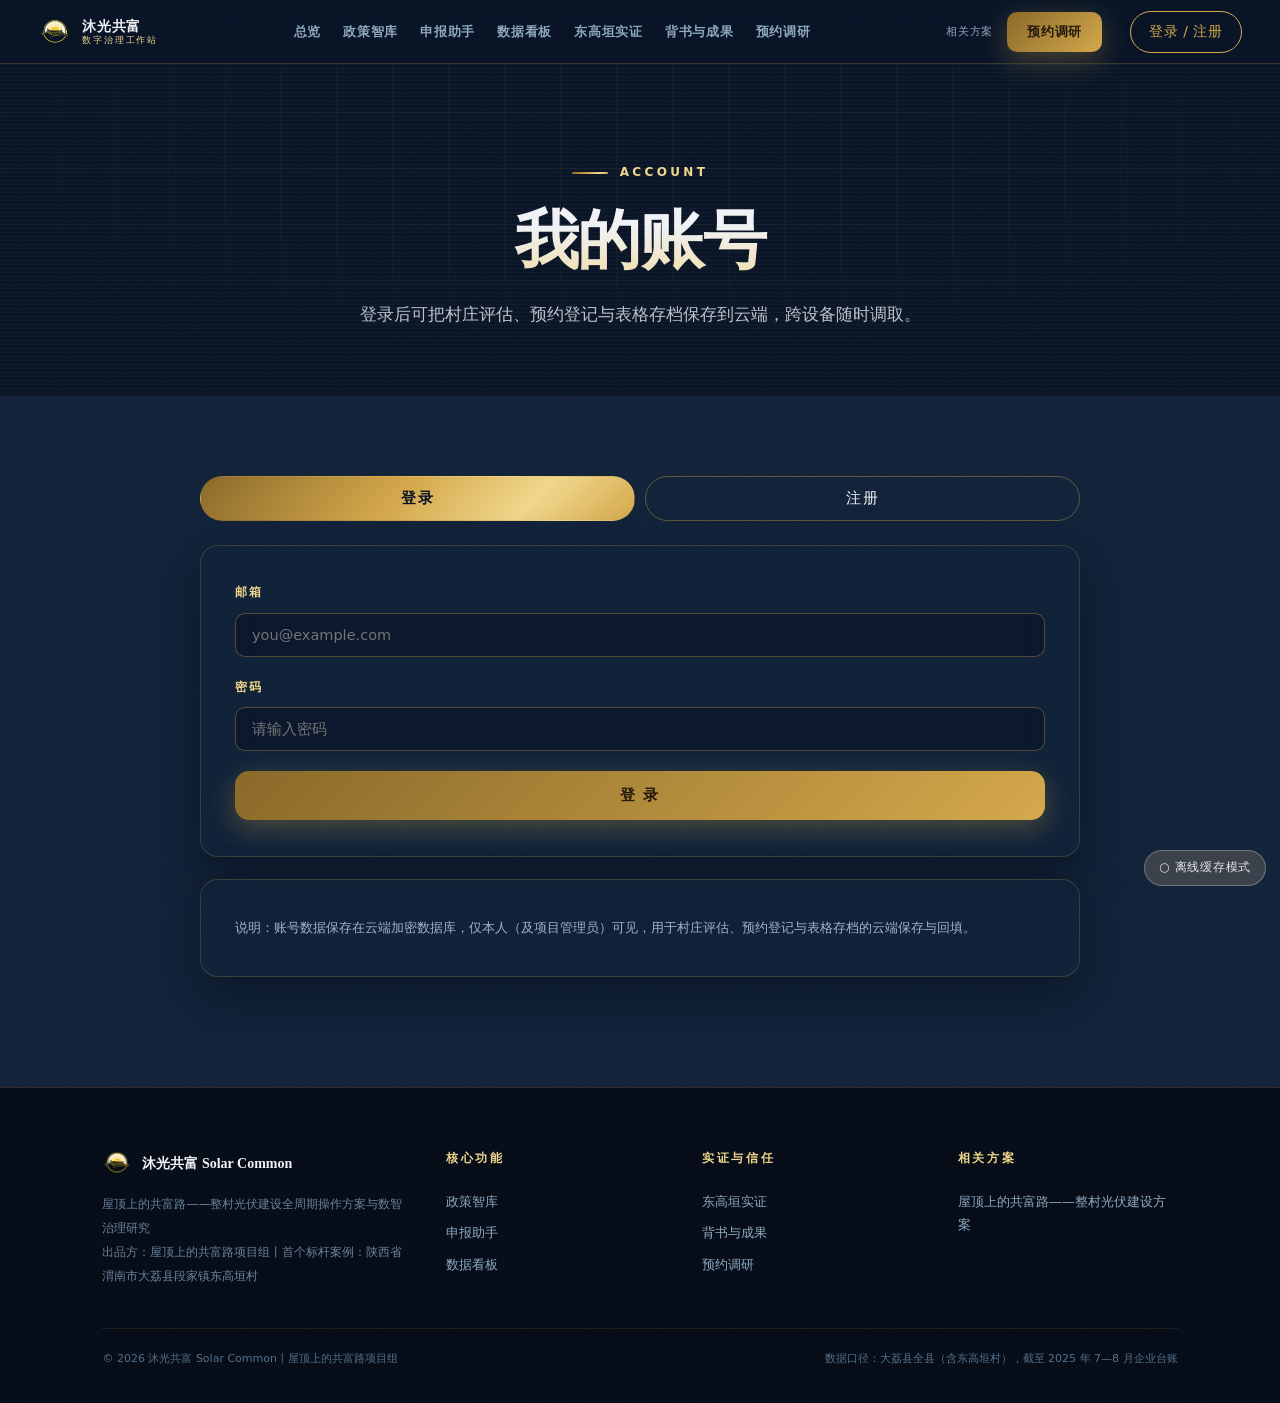
==== account.html @ a7ed859b "账号体系与管理台，管理员申请审批制" ====
<!DOCTYPE html>
<html lang="zh-CN">
<head>
<meta charset="UTF-8">
<meta name="viewport" content="width=device-width, initial-scale=1.0">
<title>我的账号 · 沐光共富</title>
<meta name="description" content="东高垣数字治理工作站账号中心：登录后可云端保存村庄评估、预约与表格存档，项目管理员可进入数据管理台。">
<link rel="icon" href="assets/img/logo.png">
<link rel="stylesheet" href="assets/css/main.css">
<style>
.ac-hero{min-height:44vh;display:flex;align-items:center;background:var(--abyss);position:relative;overflow:hidden;padding:150px 0 60px;text-align:center}
.ac-hero .grid-bg{position:absolute;inset:0;background:linear-gradient(rgba(212,168,75,.05) 1px,transparent 1px),linear-gradient(90deg,rgba(212,168,75,.05) 1px,transparent 1px);background-size:56px 56px;mask-image:radial-gradient(ellipse 80% 70% at 50% 40%,#000 30%,transparent 75%)}
.ac-hero .container{z-index:2}
.ac-box{max-width:880px;margin:0 auto}
.ac-tabs{display:flex;gap:10px;margin-bottom:24px}
.ac-tabs button{flex:1;padding:12px 10px;border-radius:var(--r-tag);border:1px solid rgba(212,168,75,.4);background:transparent;color:var(--moon);font-size:15px;letter-spacing:.1em;transition:all .25s}
.ac-tabs button.on{background:var(--gold-grad);color:var(--abyss);font-weight:700;border-color:transparent}
.ac-panel{padding:36px 34px}
.f-row{margin-bottom:20px}
.f-row label{display:block;font-size:12px;letter-spacing:.18em;color:var(--gold-warm);font-weight:700;margin-bottom:9px}
.f-row input{width:100%;background:rgba(10,22,40,.7);border:1px solid rgba(212,168,75,.35);border-radius:10px;color:var(--moon);padding:13px 16px;font-size:14.5px;font-family:inherit;outline:none;transition:border-color .25s}
.f-row input:focus{border-color:var(--gold-warm)}
.ac-panel textarea{width:100%;background:rgba(10,22,40,.7);border:1px solid rgba(212,168,75,.35);border-radius:10px;color:var(--moon);padding:13px 16px;font-size:14.5px;font-family:inherit;outline:none;resize:vertical;transition:border-color .25s}
.ac-panel textarea:focus{border-color:var(--gold-warm)}
.ac-err{display:none;margin:4px 0 18px;padding:11px 16px;border-radius:10px;background:var(--cinnabar-bg);border:1px solid rgba(200,75,63,.55);color:#F3C2BB;font-size:13.5px}
.role-opts{display:grid;grid-template-columns:1fr 1fr;gap:14px}
@media(max-width:680px){.role-opts{grid-template-columns:1fr}}
.role-opt{display:block;cursor:pointer;border:1px solid rgba(212,168,75,.3);border-radius:var(--r-lg);padding:16px 18px;transition:all .25s}
.role-opt input{position:absolute;opacity:0;pointer-events:none}
.role-opt b{display:block;font-size:15px;color:var(--moon)}
.role-opt span{display:block;font-size:12.5px;color:#9FB4C8;margin-top:5px;line-height:1.7}
.role-opt.sel{border-color:var(--gold-warm);background:rgba(212,168,75,.1);box-shadow:0 0 0 1px var(--gold-warm) inset}
.agree{display:flex;gap:10px;align-items:flex-start;margin-top:18px;font-size:13px;color:#9FB4C8}
.agree input{margin-top:4px;accent-color:var(--gold)}
.avatar{width:72px;height:72px;border-radius:50%;display:flex;align-items:center;justify-content:center;font-family:var(--serif);font-size:30px;font-weight:900;color:var(--abyss);background:var(--gold-grad);flex:none}
.badge{display:inline-block;padding:4px 14px;border-radius:var(--r-tag);font-size:12.5px;letter-spacing:.06em}
.badge-admin{background:var(--gold-grad);color:var(--abyss);font-weight:700}
.badge-user{background:rgba(240,242,245,.1);color:#CFD8E0;border:1px solid rgba(240,242,245,.22)}
.arch-row{display:flex;align-items:center;gap:14px;padding:14px 4px;border-bottom:1px solid rgba(240,242,245,.08);flex-wrap:wrap}
.arch-row:last-child{border-bottom:none}
.arch-row .no{font-family:var(--mono);color:var(--gold-warm);font-size:13px;background:rgba(212,168,75,.12);border:1px solid rgba(212,168,75,.35);border-radius:8px;padding:2px 10px}
.arch-row .tt{flex:1;min-width:200px;font-size:14.5px}
.arch-row .tm{font-size:12.5px;color:#8FA8BF}
.toast{position:fixed;top:86px;left:50%;transform:translateX(-50%);z-index:1000;max-width:min(560px,90vw);padding:12px 24px;border-radius:12px;font-size:14.5px;display:none;backdrop-filter:blur(8px);box-shadow:0 10px 34px rgba(0,0,0,.4)}
.toast.ok{display:block;background:rgba(22,101,52,.92);color:#D1FAE5;border:1px solid rgba(110,231,183,.5)}
.toast.err{display:block;background:rgba(58,26,22,.94);color:#F3C2BB;border:1px solid rgba(200,75,63,.6)}
.ac-note{font-size:13px;color:#9FB4C8;line-height:1.85}
</style>
</head>
<body data-page="account">

<!-- ================= 页头 ================= -->
<section class="ac-hero noise scanlines">
  <div class="grid-bg"></div>
  <div class="container">
    <div class="kicker" style="justify-content:center">ACCOUNT</div>
    <h1 class="display">我的账号</h1>
    <p class="lead" style="margin:20px auto 0;text-align:center">登录后可把村庄评估、预约登记与表格存档保存到云端，跨设备随时调取。</p>
  </div>
</section>

<!-- ================= 账号主体 ================= -->
<section class="section jade noise" style="padding:80px 0 110px">
  <div class="container ac-box">
    <div class="toast" id="toast"></div>

    <!-- 加载态 -->
    <div id="viewLoading" class="glass ac-panel rv" style="text-align:center;color:#9FB4C8">正在读取登录状态……</div>

    <!-- 未登录视图 -->
    <div id="viewGuest" style="display:none">
      <div class="ac-tabs rv">
        <button id="tabLogin" class="on" type="button">登录</button>
        <button id="tabReg" type="button">注册</button>
      </div>

      <div class="glass ac-panel rv" id="panelLogin">
        <div class="f-row"><label>邮箱</label><input type="email" id="liEmail" placeholder="you@example.com" autocomplete="email"></div>
        <div class="f-row"><label>密码</label><input type="password" id="liPwd" placeholder="请输入密码" autocomplete="current-password"></div>
        <div class="ac-err" id="liErr"></div>
        <button class="btn btn-gold" id="btnLogin" style="width:100%;justify-content:center">登 录</button>
      </div>

      <div class="glass ac-panel rv" id="panelReg" style="display:none">
        <div class="f-row"><label>显示名</label><input type="text" id="rgName" placeholder="如：东高垣村两委 · 王建国"></div>
        <div class="f-row"><label>邮箱</label><input type="email" id="rgEmail" placeholder="you@example.com" autocomplete="email"></div>
        <div class="f-row"><label>密码（至少 6 位）</label><input type="password" id="rgPwd" placeholder="至少 6 位" autocomplete="new-password"></div>
        <div class="f-row"><label>再次输入密码</label><input type="password" id="rgPwd2" placeholder="与上方密码保持一致" autocomplete="new-password"></div>
        <p class="ac-note" style="margin:0 0 20px">注册即为普通用户，可云端保存测算、评估与表格存档。如需管理员权限，注册登录后可在本页提交申请，由项目组审核开通。</p>
        <label class="agree"><input type="checkbox" id="rgAgree"><span>我已知晓：注册信息仅用于本项目服务，不会用于其他用途。</span></label>
        <div class="ac-err" id="rgErr" style="margin-top:16px"></div>
        <button class="btn btn-gold" id="btnReg" style="width:100%;justify-content:center;margin-top:8px">注册并登录</button>
      </div>

      <div class="glass ac-panel rv" style="margin-top:22px">
        <p class="ac-note" style="margin:0">说明：账号数据保存在云端加密数据库，仅本人（及项目管理员）可见，用于村庄评估、预约登记与表格存档的云端保存与回填。</p>
      </div>
    </div>

    <!-- 已登录视图 -->
    <div id="viewUser" style="display:none">
      <div class="glass ac-panel rv" style="display:flex;gap:22px;align-items:center;flex-wrap:wrap">
        <div class="avatar" id="uAvatar">—</div>
        <div style="flex:1;min-width:220px">
          <div style="font-size:21px;font-family:var(--serif);font-weight:800;color:var(--moon)" id="uName">—</div>
          <div style="font-size:13.5px;color:#9FB4C8;margin-top:2px" id="uEmail">—</div>
          <div style="margin-top:8px;display:flex;gap:10px;align-items:center;flex-wrap:wrap">
            <span class="badge badge-user" id="uRole">普通用户</span>
            <span style="font-size:12.5px;color:#8FA8BF" id="uSince"></span>
          </div>
        </div>
        <button class="btn btn-ghost btn-sm" id="btnOut">退出登录</button>
      </div>

      <div class="glass ac-panel rv" id="adminCard" style="display:none;margin-top:22px;border-color:rgba(212,168,75,.6)">
        <h3 style="color:var(--gold-warm);font-family:var(--serif);margin-bottom:6px">项目管理员</h3>
        <p class="ac-note" style="margin:0 0 14px">可查看预约登记、村庄评估提交与表格存档，并维护政策库与项目库数据。</p>
        <a class="btn btn-gold btn-sm" href="admin.html">进入管理台 →</a>
      </div>

      <div class="glass ac-panel rv" id="applyCard" style="display:none;margin-top:22px">
        <h3 style="color:var(--gold-warm);font-family:var(--serif);margin-bottom:6px">申请管理员权限</h3>
        <p class="ac-note" style="margin:0 0 14px">管理员可进入管理台查看预约登记、评估提交与表格存档，并维护政策库与项目库数据。请说明您的身份与申请理由，项目组审核通过后自动开通。</p>
        <textarea id="apReason" rows="4" placeholder="如：东高垣村两委成员，负责光伏项目台账管理……"></textarea>
        <div style="margin-top:14px"><button class="btn btn-gold btn-sm" id="btnApply" type="button">提交申请</button></div>
        <p class="ac-note" id="apStatus" style="margin:12px 0 0"></p>
      </div>

      <div class="glass ac-panel rv" style="margin-top:22px">
        <h3 style="color:var(--gold-warm);font-family:var(--serif);margin-bottom:4px">我的存档</h3>
        <p class="ac-note" style="margin:0 0 8px">您暂存的全部表格记录（两站共用同一云端账号与存档库）。</p>
        <div id="archList"><p class="ac-note">读取中……</p></div>
      </div>

      <div class="glass ac-panel rv" style="margin-top:22px">
        <p class="ac-note" style="margin:0">说明：账号数据保存在云端加密数据库，仅本人（及项目管理员）可见，仅用于项目服务。</p>
      </div>
    </div>
  </div>
</section>

<script src="assets/js/config.js"></script>
<script src="assets/js/api.js"></script>
<script src="assets/js/auth.js"></script>
<script src="assets/js/main.js"></script>
<script>
(function () {
  "use strict";
  function $(id) { return document.getElementById(id); }
  var esc = window.mgEsc;
  function fmtTime(iso) {
    if (!iso) return "";
    var d = new Date(iso);
    if (isNaN(d)) return "";
    function p(n) { return ("0" + n).slice(-2); }
    return d.getFullYear() + "-" + p(d.getMonth() + 1) + "-" + p(d.getDate()) + " " + p(d.getHours()) + ":" + p(d.getMinutes());
  }
  var toastTimer = null;
  function toast(msg, ok) {
    var t = $("toast");
    t.textContent = msg;
    t.className = "toast " + (ok ? "ok" : "err");
    clearTimeout(toastTimer);
    toastTimer = setTimeout(function () { t.className = "toast"; }, 3600);
  }
  function showErr(el, msg) { el.textContent = msg; el.style.display = msg ? "block" : "none"; }

  /* ---------- 视图切换 ---------- */
  function show(id) {
    ["viewLoading", "viewGuest", "viewUser"].forEach(function (v) { $(v).style.display = v === id ? "block" : "none"; });
  }
  function switchTab(login) {
    $("tabLogin").classList.toggle("on", login);
    $("tabReg").classList.toggle("on", !login);
    $("panelLogin").style.display = login ? "block" : "none";
    $("panelReg").style.display = login ? "none" : "block";
  }
  $("tabLogin").addEventListener("click", function () { switchTab(true); });
  $("tabReg").addEventListener("click", function () { switchTab(false); });

  /* ---------- 登录 ---------- */
  $("btnLogin").addEventListener("click", function () {
    var email = $("liEmail").value.trim(), pwd = $("liPwd").value;
    showErr($("liErr"), "");
    if (!email || !pwd) { showErr($("liErr"), "请填写邮箱和密码。"); return; }
    var btn = $("btnLogin"); btn.disabled = true; btn.textContent = "登录中……";
    MG.auth.signIn(email, pwd).then(function () {
      toast("登录成功，欢迎回来。", true);
      renderUser();
    }).catch(function (e) {
      if (e && (e.status === 400 || e.status === 401)) showErr($("liErr"), "邮箱或密码不正确，请检查后重试。");
      else showErr($("liErr"), "登录失败：" + (e && e.message ? e.message : "网络异常") + "，请稍后重试。");
    }).then(function () { btn.disabled = false; btn.textContent = "登 录"; });
  });
  $("liPwd").addEventListener("keydown", function (e) { if (e.key === "Enter") $("btnLogin").click(); });

  /* —— 注册 —— */
  $("btnReg").addEventListener("click", function () {
    var name = $("rgName").value.trim(), email = $("rgEmail").value.trim();
    var p1 = $("rgPwd").value, p2 = $("rgPwd2").value;
    showErr($("rgErr"), "");
    if (!name) { showErr($("rgErr"), "请填写显示名。"); return; }
    if (!/^[^\s@]+@[^\s@]+\.[^\s@]+$/.test(email)) { showErr($("rgErr"), "请填写正确的邮箱地址。"); return; }
    if (p1.length < 6) { showErr($("rgErr"), "密码至少 6 位。"); return; }
    if (p1 !== p2) { showErr($("rgErr"), "两次输入的密码不一致。"); return; }
    if (!$("rgAgree").checked) { showErr($("rgErr"), "请勾选「信息仅用于项目服务」后再注册。"); return; }
    var btn = $("btnReg"); btn.disabled = true; btn.textContent = "注册中……";
    MG.auth.signUp(email, p1, name).then(function () {
      if (MG.auth.session()) {
        toast("注册成功，已自动登录。", true);
        renderUser();
      } else {
        toast("注册成功，请登录。", true);
        switchTab(true);
      }
    }).catch(function (e) {
      var m = e && e.message ? e.message : "网络异常";
      if (/already|registered|exists/i.test(m)) m = "该邮箱已注册，请直接登录。";
      showErr($("rgErr"), "注册失败：" + m);
    }).then(function () { btn.disabled = false; btn.textContent = "注册并登录"; });
  });

  /* ---------- 已登录视图 ---------- */
  function renderUser() {
    var s = MG.auth.session();
    if (!s || !s.user) { show("viewGuest"); return; }
    var u = s.user;
    var meta = u.user_metadata || {};
    var name = meta.display_name || (u.email ? u.email.split("@")[0] : "用户");
    $("uAvatar").textContent = (name[0] || "用").toUpperCase();
    $("uName").textContent = name;
    $("uEmail").textContent = u.email || "";
    $("uSince").textContent = u.created_at ? "注册时间：" + fmtTime(u.created_at) : "";
    show("viewUser");
    MG.auth.profile().then(function (p) {
      if (p && p.display_name) { $("uName").textContent = p.display_name; $("uAvatar").textContent = p.display_name[0].toUpperCase(); }
      var isAdm = p && p.role === "admin";
      var badge = $("uRole");
      badge.textContent = isAdm ? "项目管理员" : "普通用户";
      badge.className = "badge " + (isAdm ? "badge-admin" : "badge-user");
      $("adminCard").style.display = isAdm ? "block" : "none";
      $("applyCard").style.display = isAdm ? "none" : "block";
      if (!isAdm) renderApplyStatus();
    }).catch(function () { });
    loadArchives();
  }

  function loadArchives() {
    var box = $("archList");
    box.innerHTML = '<p class="ac-note">读取中……</p>';
    MG.formList().then(function (rows) {
      rows = rows || [];
      if (!rows.length) { box.innerHTML = '<p class="ac-note">暂无存档。表格填写引擎位于「屋顶上的共富路」站点，暂存后会显示在这里。</p>'; return; }
      box.innerHTML = rows.map(function (r) {
        return '<div class="arch-row">' +
          '<span class="no">' + esc(r.form_no || "—") + "</span>" +
          '<span class="tt">' + esc(r.title || "（未命名）") + "</span>" +
          '<span class="tm">' + esc(fmtTime(r.created_at)) + "</span>" +
          '<a class="btn btn-ghost btn-sm" href="https://lx-marx.github.io/gongfulu/forms.html" target="_blank" rel="noopener">去表格引擎继续编辑 →</a>' +
          '<button class="btn btn-ghost btn-sm" data-del="' + esc(r.id) + '" type="button" style="border-color:rgba(200,75,63,.6);color:#F3C2BB">删除</button>' +
          "</div>";
      }).join("");
      box.querySelectorAll("[data-del]").forEach(function (b) {
        b.addEventListener("click", function () {
          if (!confirm("确定删除这条存档吗？删除后不可恢复。")) return;
          MG.formDelete(b.getAttribute("data-del")).then(function () {
            toast("存档已删除。", true);
            loadArchives();
          }).catch(function (e) {
            toast("删除失败：" + (e && e.message ? e.message : "网络异常"), false);
          });
        });
      });
    }).catch(function () {
      box.innerHTML = '<p class="ac-note">存档读取失败，请稍后刷新重试。</p>';
    });
  }

  /* ---------- 管理员申请 ---------- */
  function renderApplyStatus() {
    var st = $("apStatus"), btn = $("btnApply");
    st.textContent = "正在查询申请状态……";
    btn.disabled = true;
    MG.auth.myAdminApplication().then(function (a) {
      if (!a) {
        st.textContent = "尚未提交申请。";
        btn.disabled = false;
        btn.textContent = "提交申请";
      } else if (a.status === "pending") {
        st.textContent = "已于 " + fmtTime(a.created_at) + " 提交申请，项目组审核中，请耐心等待。";
        btn.disabled = true;
      } else if (a.status === "approved") {
        st.textContent = "申请已通过，重新登录后生效。";
        btn.disabled = true;
      } else {
        st.textContent = "最近一次申请未通过（" + fmtTime(a.reviewed_at) + "）。可修改理由后重新提交。";
        btn.disabled = false;
        btn.textContent = "重新提交申请";
      }
    });
  }
  $("btnApply").addEventListener("click", function () {
    var reason = $("apReason").value.trim();
    if (!reason) { toast("请填写申请理由。", false); return; }
    var btn = $("btnApply"), prev = btn.textContent;
    btn.disabled = true;
    btn.textContent = "提交中……";
    MG.auth.applyAdmin(reason).then(function () {
      toast("申请已提交，项目组审核通过后将为您开通管理员权限。", true);
      $("apStatus").textContent = "已于 " + fmtTime(new Date().toISOString()) + " 提交申请，项目组审核中，请耐心等待。";
      btn.textContent = "提交申请";
    }).catch(function (e) {
      toast("提交失败：" + (e && e.message ? e.message : "网络异常"), false);
      btn.disabled = false;
      btn.textContent = prev;
    });
  });

  $("btnOut").addEventListener("click", function () {
    MG.auth.signOut().then(function () {
      toast("已退出登录。", true);
      show("viewGuest");
      switchTab(true);
    }).catch(function () { show("viewGuest"); });
  });

  /* ---------- 入口 ---------- */
  if (MG.auth.session()) renderUser(); else show("viewGuest");
})();
</script>
</body>
</html>
---- assets/css/main.css ----
/* ============================================================
   沐光共富 · 东高垣数字治理工作站 v3.2 —— 全局设计系统「深空青」
   纯静态、零外部依赖；字体使用系统回退栈
   ============================================================ */
:root{
  --abyss:#0A1628;      /* 深空青：主背景 */
  --jade:#12233A;       /* 墨青：卡片/导航底 */
  --moss:#3D5A75;       /* 雾青：边框/次要文字 */
  --gold:#D4A84B;       /* 赤金：主强调 */
  --gold-warm:#F0D78C;  /* 亮金：hover/CTA/核心数字 */
  --moon:#F0F2F5;       /* 月光白：主文字 */
  --paper:#F5F5F0;      /* 宣纸灰：浅色页背景 */
  --cinnabar:#C84B3F;   /* 警示红 */
  --cinnabar-bg:#3A1A16;
  --gold-grad:linear-gradient(135deg,#8A6A2A 0%,#D4A84B 45%,#F0D78C 75%,#D4A84B 100%);
  --ink:#1B2A3A;
  --ink-soft:#4A6076;
  --serif:"Source Han Serif CN","Source Han Serif SC","Noto Serif SC","Noto Serif CJK SC","SimSun","STSong",serif;
  --sans:"Source Han Sans CN","Source Han Sans SC","Noto Sans SC","Noto Sans CJK SC","Microsoft YaHei","PingFang SC","Hiragino Sans GB",system-ui,sans-serif;
  --mono:"Roboto Mono","DIN Alternate","Consolas","SF Mono","Courier New",monospace;
  --r-lg:18px; --r-btn:14px; --r-in:12px; --r-tag:999px;
  --noise:url("data:image/svg+xml,%3Csvg xmlns='http://www.w3.org/2000/svg' width='140' height='140'%3E%3Cfilter id='n'%3E%3CfeTurbulence type='fractalNoise' baseFrequency='0.9' numOctaves='2' stitchTiles='stitch'/%3E%3C/filter%3E%3Crect width='140' height='140' filter='url(%23n)' opacity='0.55'/%3E%3C/svg%3E");
  --scan:repeating-linear-gradient(180deg,rgba(240,215,140,.028) 0 1px,transparent 1px 4px);
}
*{margin:0;padding:0;box-sizing:border-box}
html{scroll-behavior:smooth}
body{
  font-family:var(--sans);background:var(--abyss);color:var(--moon);
  line-height:1.8;-webkit-font-smoothing:antialiased;text-rendering:optimizeLegibility;
  overflow-x:hidden;font-size:15px;
}
::selection{background:var(--gold);color:var(--abyss)}
img{max-width:100%;display:block}
a{color:inherit;text-decoration:none}
button{font-family:inherit;cursor:pointer}
.num,.n{font-family:var(--mono);font-variant-numeric:tabular-nums;font-feature-settings:"tnum";letter-spacing:.01em}
.gap{display:inline-block;width:.1em}

/* ---------- 页面切换淡入淡出 ---------- */
@keyframes pageIn{from{opacity:0}to{opacity:1}}
body{animation:pageIn .6s cubic-bezier(.22,.61,.36,1) both}
body.leaving{opacity:0;transition:opacity .3s ease}

/* ---------- 噪点 + 扫描线 ---------- */
.noise{position:relative}
.noise::after{
  content:"";position:absolute;inset:0;pointer-events:none;z-index:1;
  background-image:var(--noise);opacity:.045;mix-blend-mode:overlay;
}
.scanlines{position:relative}
.scanlines::before{
  content:"";position:absolute;inset:0;pointer-events:none;z-index:1;background:var(--scan);
}

/* ---------- 鼠标聚光灯 ---------- */
#spotlight{
  position:fixed;inset:0;pointer-events:none;z-index:3;
  background:radial-gradient(400px circle at var(--sx,-500px) var(--sy,-500px),rgba(212,168,75,.09),transparent 70%);
  transition:background .12s linear;
}

/* ---------- 版式骨架 ---------- */
.container{width:min(1200px,84vw);margin:0 auto;position:relative;z-index:2}
@media(max-width:1024px){.container{width:min(1200px,88vw)}}
@media(max-width:640px){.container{width:90vw}}
.section{padding:110px 0;position:relative;overflow:hidden}
.section.dark{background:var(--abyss);color:var(--moon)}
.section.jade{background:var(--jade);color:var(--moon)}
.section.paper{background:var(--paper);color:var(--ink)}
.section.paper{background-image:repeating-linear-gradient(180deg,rgba(18,35,58,.02) 0 1px,transparent 1px 7px)}

/* ---------- 标题层级 ---------- */
.display{
  font-family:var(--serif);font-weight:900;letter-spacing:-.02em;line-height:1.22;
  font-size:clamp(36px,5vw,72px);
  background:linear-gradient(180deg,var(--moon) 30%,var(--gold-warm) 130%);
  -webkit-background-clip:text;background-clip:text;color:transparent;
}
.h-sec{
  font-family:var(--serif);font-weight:800;font-size:clamp(26px,3.2vw,40px);
  letter-spacing:-.01em;line-height:1.3;color:var(--moon);
  background:linear-gradient(180deg,var(--moon) 40%,rgba(240,215,140,.85) 140%);
  -webkit-background-clip:text;background-clip:text;color:transparent;
}
.section.paper .h-sec{color:var(--jade);background:none;-webkit-text-fill-color:var(--jade)}
.h-sub{font-size:clamp(19px,2vw,24px);font-weight:800;color:var(--moon);font-family:var(--sans);margin:64px 0 26px}
.section.paper .h-sub{color:var(--jade)}
.kicker{
  display:inline-flex;align-items:center;gap:12px;margin-bottom:18px;
  font-size:12px;font-weight:700;letter-spacing:.28em;color:var(--gold-warm);
}
.kicker::before{content:"";width:36px;height:2px;background:var(--gold-grad);border-radius:2px}
.section.paper .kicker{color:var(--gold)}
.lead{font-size:clamp(14.5px,1.3vw,17px);max-width:820px;color:rgba(240,242,245,.78)}
.section.paper .lead{color:var(--ink-soft)}
.src{font-size:11px;color:var(--moss);margin-top:12px;letter-spacing:.02em}
.dark .src,.jade .src{color:rgba(240,215,140,.55)}
.src::before{content:"◈ ";color:var(--gold)}
.section-head{margin-bottom:56px;max-width:900px}

/* ---------- 导航 ---------- */
.nav{
  position:fixed;top:0;left:0;right:0;z-index:200;height:64px;
  background:rgba(10,22,40,.86);
  backdrop-filter:blur(20px);-webkit-backdrop-filter:blur(20px);
  border-bottom:1px solid rgba(212,168,75,.22);
}
.nav-inner{height:64px;width:min(1400px,94vw);margin:0 auto;display:flex;align-items:center;gap:12px}
.brand{display:flex;align-items:center;gap:10px;flex-shrink:0}
.brand img{width:34px;height:34px}
.brand .bt{line-height:1.25}
.brand .bt b{font-family:var(--serif);font-weight:800;font-size:14px;letter-spacing:.04em;color:var(--moon);white-space:nowrap;display:block}
.brand .bt em{display:block;font-style:normal;font-size:9px;letter-spacing:.2em;color:var(--gold-warm);font-weight:400}
.nav-links{display:flex;gap:2px;margin:0 auto}
.nav-links a{
  position:relative;padding:8px 10px;font-size:12.5px;letter-spacing:.06em;font-weight:600;
  color:#8FA8BF;white-space:nowrap;transition:color .25s;
}
.nav-links a:hover{color:var(--moon)}
.nav-links a::after{
  content:"";position:absolute;left:10px;right:100%;bottom:2px;height:2px;background:var(--gold);
  transition:right .35s cubic-bezier(.16,1,.3,1);
}
.nav-links a:hover::after{right:10px;background:rgba(212,168,75,.5)}
.nav-links a.cur{color:var(--gold-warm)}
.nav-links a.cur::after{right:10px;background:var(--gold)}
.nav-right{display:flex;align-items:center;gap:14px;flex-shrink:0}
.nav-right .rel{font-size:11px;color:#8FA8BF;letter-spacing:.06em;transition:color .25s;white-space:nowrap}
.nav-right .rel:hover{color:var(--gold-warm)}
.nav-toggle{display:none}
@media(max-width:1060px){
  .nav-links{display:none;position:fixed;top:64px;left:0;right:0;flex-direction:column;background:rgba(10,22,40,.97);padding:14px 5vw 22px;border-bottom:1px solid rgba(212,168,75,.25)}
  .nav-links.open{display:flex}
  .nav-links a{font-size:15px;padding:12px 8px}
  .nav-toggle{display:block;margin-left:auto;background:none;border:1px solid rgba(212,168,75,.5);color:var(--gold-warm);border-radius:8px;padding:6px 12px;font-size:13px}
  .nav-inner{flex-wrap:nowrap}
}

/* ---------- 按钮（液态金属） ---------- */
.btn{
  position:relative;display:inline-flex;align-items:center;justify-content:center;gap:10px;
  padding:15px 34px;border-radius:var(--r-btn);font-weight:800;font-size:15px;letter-spacing:.1em;
  border:none;overflow:hidden;transition:transform .3s cubic-bezier(.16,1,.3,1),box-shadow .3s;
}
.btn:hover{transform:translateY(-2px)}
.btn::before{ /* 液态高光随鼠标位移 */
  content:"";position:absolute;inset:0;
  background:radial-gradient(120px circle at var(--mx,50%) var(--my,50%),rgba(255,255,255,.38),transparent 60%);
  opacity:0;transition:opacity .3s;
}
.btn:hover::before{opacity:1}
.btn-gold{background:var(--gold-grad);background-size:220% 220%;color:#23180A;box-shadow:0 8px 28px rgba(212,168,75,.32)}
.btn-gold:hover{box-shadow:0 14px 38px rgba(212,168,75,.45)}
.btn-ghost{background:rgba(240,215,140,.04);color:var(--gold-warm);border:1px solid rgba(240,215,140,.55)}
.btn-ghost:hover{border-color:var(--gold-warm);box-shadow:0 10px 30px rgba(212,168,75,.18)}
.btn-sm{padding:9px 20px;font-size:12.5px;border-radius:10px;letter-spacing:.06em}

/* ---------- 玻璃拟态 ---------- */
.glass{
  background:rgba(18,35,58,.55);
  backdrop-filter:blur(24px);-webkit-backdrop-filter:blur(24px);
  border:1px solid rgba(212,168,75,.22);border-radius:var(--r-lg);
  box-shadow:0 18px 50px rgba(3,8,16,.45);
}
.section.paper .glass{
  background:rgba(255,255,255,.6);border:1px solid rgba(18,35,58,.14);
  box-shadow:0 14px 40px rgba(18,35,58,.1);
}

/* ---------- 模块入场：上浮 + blur 消散 ---------- */
.rv{opacity:0;transform:translateY(40px);filter:blur(8px);transition:opacity .8s cubic-bezier(.16,1,.3,1),transform .8s cubic-bezier(.16,1,.3,1),filter .8s}
.rv.on{opacity:1;transform:none;filter:blur(0)}

/* ---------- 通用卡片 ---------- */
.card{
  background:var(--jade);border:1px solid rgba(212,168,75,.18);border-radius:var(--r-lg);
  padding:30px 28px;position:relative;transition:transform .35s cubic-bezier(.16,1,.3,1),border-color .35s,box-shadow .35s;
}
.card:hover{transform:translateY(-6px);border-color:rgba(212,168,75,.5);box-shadow:0 20px 50px rgba(3,8,16,.5)}
.section.paper .card{background:#fff;border-color:rgba(18,35,58,.12);box-shadow:0 10px 30px rgba(18,35,58,.08)}
.section.paper .card:hover{border-color:rgba(212,168,75,.6)}
.grid-3{display:grid;grid-template-columns:repeat(3,1fr);gap:26px}
.grid-2{display:grid;grid-template-columns:repeat(2,1fr);gap:26px}
.grid-4{display:grid;grid-template-columns:repeat(4,1fr);gap:22px}
@media(max-width:900px){.grid-3,.grid-4{grid-template-columns:1fr 1fr}}
@media(max-width:640px){.grid-3,.grid-4,.grid-2{grid-template-columns:1fr}}

/* ---------- 表格 ---------- */
table.tb{width:100%;border-collapse:collapse;font-size:13.5px;background:#fff;color:var(--ink)}
table.tb th{background:var(--jade);color:var(--gold-warm);font-weight:700;padding:10px 12px;border:1px solid rgba(212,168,75,.3);text-align:left;white-space:nowrap}
table.tb td{padding:10px 12px;border:1px solid rgba(18,35,58,.14);vertical-align:top}
table.tb tr:nth-child(even) td{background:#FBFAF5}

/* ---------- 页脚 ---------- */
.footer{background:#060D18;border-top:1px solid rgba(212,168,75,.2);padding:60px 0 34px;position:relative;z-index:2}
.footer .cols{display:grid;grid-template-columns:1.4fr 1fr 1fr 1fr;gap:36px}
@media(max-width:820px){.footer .cols{grid-template-columns:1fr 1fr}}
.footer h5{font-size:12px;letter-spacing:.22em;color:var(--gold-warm);margin-bottom:16px;font-weight:700}
.footer a{display:block;font-size:13px;color:#8FA8BF;padding:4px 0;transition:color .25s}
.footer a:hover{color:var(--gold-warm)}
.footer p,.footer li{font-size:12px;color:#6B8199;line-height:2}
.footer .brandline{display:flex;align-items:center;gap:10px;margin-bottom:14px}
.footer .brandline img{width:30px;height:30px}
.footer .brandline b{font-family:var(--serif);color:var(--moon);font-size:14px}
.footer .bottom{margin-top:40px;padding-top:20px;border-top:1px solid rgba(212,168,75,.12);font-size:11px;color:#54708A;display:flex;justify-content:space-between;flex-wrap:wrap;gap:8px}

/* ---------- 子页页头（policy/apply/dashboard 共用） ---------- */
.page-hero{min-height:60vh;display:flex;align-items:center;background:var(--abyss);position:relative;overflow:hidden;padding:130px 0 70px}
.page-hero .grid-bg{position:absolute;inset:0;background:linear-gradient(rgba(212,168,75,.05) 1px,transparent 1px),linear-gradient(90deg,rgba(212,168,75,.05) 1px,transparent 1px);background-size:56px 56px;mask-image:radial-gradient(ellipse 80% 70% at 50% 40%,#000 30%,transparent 75%)}
.hero-cols{display:grid;grid-template-columns:1.2fr .8fr;gap:50px;align-items:center;position:relative;z-index:2}
@media(max-width:900px){.hero-cols{grid-template-columns:1fr}}
.page-sub{font-size:clamp(15px,1.6vw,20px);color:#9FB4C8;margin-top:18px;letter-spacing:.06em}

/* ---------- 打印 ---------- */
@media print{
  .nav,.footer,#spotlight,.btn,.no-print{display:none!important}
  body{background:#fff;color:#000;animation:none}
  .section{padding:24px 0}
  /* 入场动画区块打印时强制可见（.rv 初始 opacity:0） */
  .rv{opacity:1!important;transform:none!important;filter:none!important}
  .glass,.card{box-shadow:none;border:1px solid #999;background:#fff;color:#000;backdrop-filter:none}
  /* 深色区块文字在白纸上一律转深色 */
  .section.dark,.section.jade,.glass,.glass *,.section.dark *,.section.jade *{color:#000!important;background:#fff!important;text-shadow:none!important;box-shadow:none!important}
  .print-only{display:block!important}
  /* 打印隔离：pz-on 期间只输出 .pz-live 节点 */
  body.pz-on>*:not(.pz-path):not(.pz-live){display:none!important}
  body.pz-on .pz-path>*:not(.pz-path):not(.pz-live){display:none!important}
  body.pz-on .pz-live{display:block!important;visibility:visible!important;opacity:1!important;transform:none!important;filter:none!important}
  body.pz-on .pz-live::before{content:attr(data-pz-title);display:block;font-size:16px;font-weight:700;margin-bottom:10px}
  body.pz-on .pz-live::before:empty{display:none}
}
.print-only{display:none}
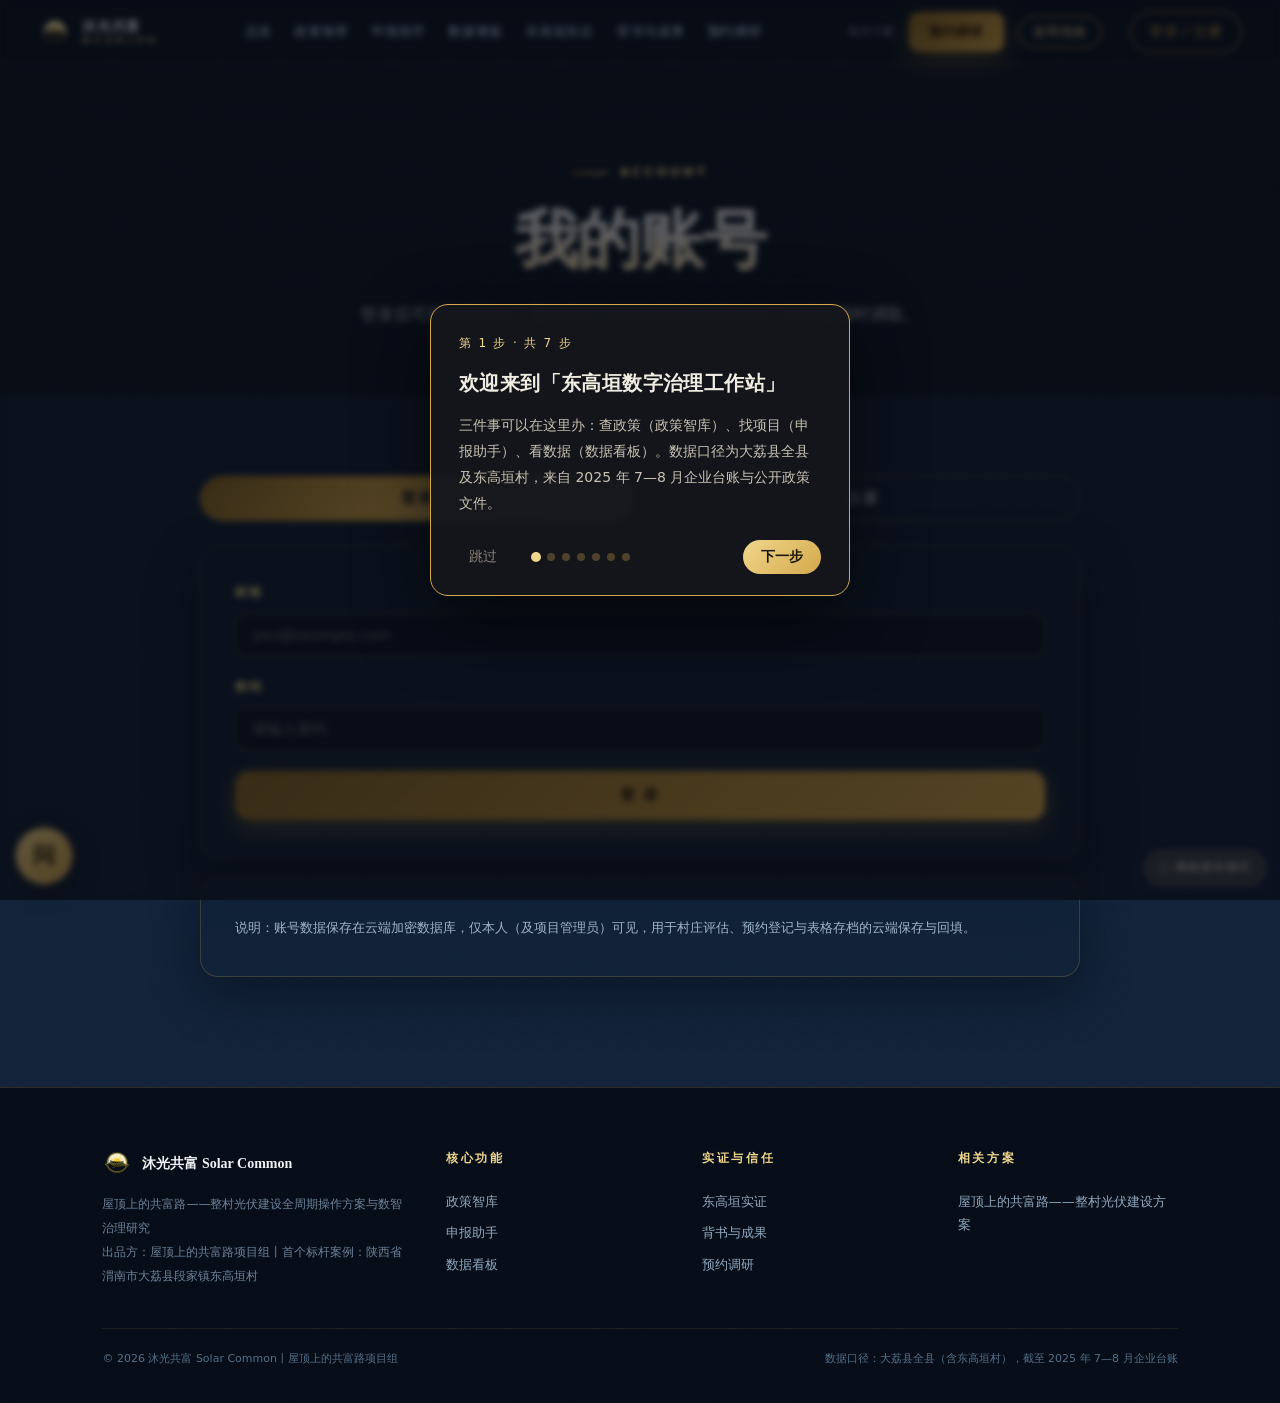
==== commit bc9b7f5a: "静态资源加版本号，避免浏览器缓存旧脚本" ====
--- a/account.html
+++ b/account.html
@@ -6,7 +6,7 @@
 <title>我的账号 · 沐光共富</title>
 <meta name="description" content="东高垣数字治理工作站账号中心：登录后可云端保存村庄评估、预约与表格存档，项目管理员可进入数据管理台。">
 <link rel="icon" href="assets/img/logo.png">
-<link rel="stylesheet" href="assets/css/main.css">
+<link rel="stylesheet" href="assets/css/main.css?v=20260910">
 <style>
 .ac-hero{min-height:44vh;display:flex;align-items:center;background:var(--abyss);position:relative;overflow:hidden;padding:150px 0 60px;text-align:center}
 .ac-hero .grid-bg{position:absolute;inset:0;background:linear-gradient(rgba(212,168,75,.05) 1px,transparent 1px),linear-gradient(90deg,rgba(212,168,75,.05) 1px,transparent 1px);background-size:56px 56px;mask-image:radial-gradient(ellipse 80% 70% at 50% 40%,#000 30%,transparent 75%)}
@@ -139,10 +139,10 @@
   </div>
 </section>
 
-<script src="assets/js/config.js"></script>
-<script src="assets/js/api.js"></script>
-<script src="assets/js/auth.js"></script>
-<script src="assets/js/main.js"></script>
+<script src="assets/js/config.js?v=20260910"></script>
+<script src="assets/js/api.js?v=20260910"></script>
+<script src="assets/js/auth.js?v=20260910"></script>
+<script src="assets/js/main.js?v=20260910"></script>
 <script>
 (function () {
   "use strict";
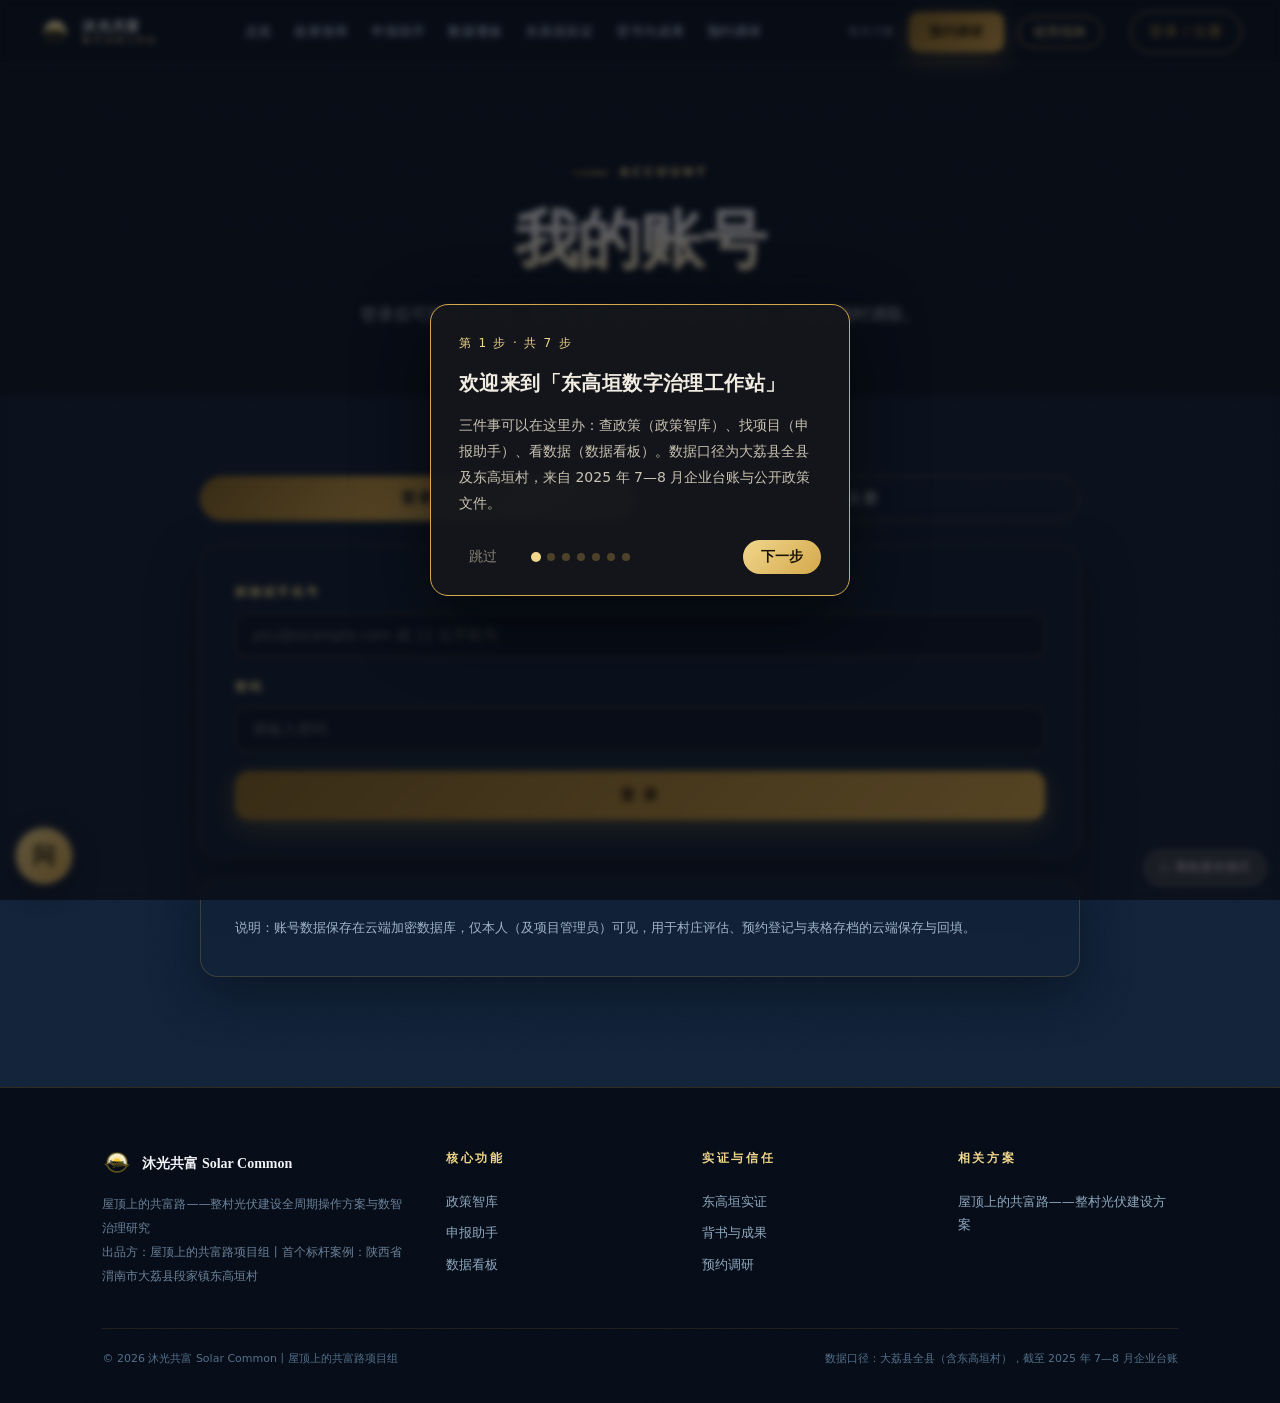
==== commit 8af60f8a: "新增政策主题标签检索，修复显示与打印问题，完善账号管理 - 政策库新增内容主题标签云，政策卡片主题可点击筛选 - 修复申报条件自检文字白底白字不可见的显示缺陷 - 口径问答书改隔离打印并自动填写成文日" ====
--- a/account.html
+++ b/account.html
@@ -6,7 +6,7 @@
 <title>我的账号 · 沐光共富</title>
 <meta name="description" content="东高垣数字治理工作站账号中心：登录后可云端保存村庄评估、预约与表格存档，项目管理员可进入数据管理台。">
 <link rel="icon" href="assets/img/logo.png">
-<link rel="stylesheet" href="assets/css/main.css?v=20260910">
+<link rel="stylesheet" href="assets/css/main.css?v=20260912">
 <style>
 .ac-hero{min-height:44vh;display:flex;align-items:center;background:var(--abyss);position:relative;overflow:hidden;padding:150px 0 60px;text-align:center}
 .ac-hero .grid-bg{position:absolute;inset:0;background:linear-gradient(rgba(212,168,75,.05) 1px,transparent 1px),linear-gradient(90deg,rgba(212,168,75,.05) 1px,transparent 1px);background-size:56px 56px;mask-image:radial-gradient(ellipse 80% 70% at 50% 40%,#000 30%,transparent 75%)}
@@ -75,7 +75,7 @@
       </div>
 
       <div class="glass ac-panel rv" id="panelLogin">
-        <div class="f-row"><label>邮箱</label><input type="email" id="liEmail" placeholder="you@example.com" autocomplete="email"></div>
+        <div class="f-row"><label>邮箱或手机号</label><input type="text" id="liEmail" placeholder="you@example.com 或 11 位手机号" autocomplete="username"></div>
         <div class="f-row"><label>密码</label><input type="password" id="liPwd" placeholder="请输入密码" autocomplete="current-password"></div>
         <div class="ac-err" id="liErr"></div>
         <button class="btn btn-gold" id="btnLogin" style="width:100%;justify-content:center">登 录</button>
@@ -83,10 +83,10 @@
 
       <div class="glass ac-panel rv" id="panelReg" style="display:none">
         <div class="f-row"><label>显示名</label><input type="text" id="rgName" placeholder="如：东高垣村两委 · 王建国"></div>
-        <div class="f-row"><label>邮箱</label><input type="email" id="rgEmail" placeholder="you@example.com" autocomplete="email"></div>
+        <div class="f-row"><label>邮箱或手机号</label><input type="text" id="rgEmail" placeholder="you@example.com 或 11 位手机号" autocomplete="username"></div>
         <div class="f-row"><label>密码（至少 6 位）</label><input type="password" id="rgPwd" placeholder="至少 6 位" autocomplete="new-password"></div>
         <div class="f-row"><label>再次输入密码</label><input type="password" id="rgPwd2" placeholder="与上方密码保持一致" autocomplete="new-password"></div>
-        <p class="ac-note" style="margin:0 0 20px">注册即为普通用户，可云端保存测算、评估与表格存档。如需管理员权限，注册登录后可在本页提交申请，由项目组审核开通。</p>
+        <p class="ac-note" style="margin:0 0 20px">支持手机号或邮箱注册。注册即为普通用户，可云端保存测算、评估与表格存档。如需管理员权限，注册登录后可在本页提交申请，由项目组审核开通。</p>
         <label class="agree"><input type="checkbox" id="rgAgree"><span>我已知晓：注册信息仅用于本项目服务，不会用于其他用途。</span></label>
         <div class="ac-err" id="rgErr" style="margin-top:16px"></div>
         <button class="btn btn-gold" id="btnReg" style="width:100%;justify-content:center;margin-top:8px">注册并登录</button>
@@ -104,6 +104,7 @@
         <div style="flex:1;min-width:220px">
           <div style="font-size:21px;font-family:var(--serif);font-weight:800;color:var(--moon)" id="uName">—</div>
           <div style="font-size:13.5px;color:#9FB4C8;margin-top:2px" id="uEmail">—</div>
+          <div style="font-size:13.5px;color:#9FB4C8;margin-top:2px;display:none" id="uPhone">—</div>
           <div style="margin-top:8px;display:flex;gap:10px;align-items:center;flex-wrap:wrap">
             <span class="badge badge-user" id="uRole">普通用户</span>
             <span style="font-size:12.5px;color:#8FA8BF" id="uSince"></span>
@@ -139,10 +140,10 @@
   </div>
 </section>
 
-<script src="assets/js/config.js?v=20260910"></script>
-<script src="assets/js/api.js?v=20260910"></script>
-<script src="assets/js/auth.js?v=20260910"></script>
-<script src="assets/js/main.js?v=20260910"></script>
+<script src="assets/js/config.js?v=20260912"></script>
+<script src="assets/js/api.js?v=20260912"></script>
+<script src="assets/js/auth.js?v=20260912"></script>
+<script src="assets/js/main.js?v=20260912"></script>
 <script>
 (function () {
   "use strict";
@@ -182,7 +183,7 @@
   $("btnLogin").addEventListener("click", function () {
     var email = $("liEmail").value.trim(), pwd = $("liPwd").value;
     showErr($("liErr"), "");
-    if (!email || !pwd) { showErr($("liErr"), "请填写邮箱和密码。"); return; }
+    if (!email || !pwd) { showErr($("liErr"), "请填写邮箱（或手机号）和密码。"); return; }
     var btn = $("btnLogin"); btn.disabled = true; btn.textContent = "登录中……";
     MG.auth.signIn(email, pwd).then(function () {
       toast("登录成功，欢迎回来。", true);
@@ -200,7 +201,8 @@
     var p1 = $("rgPwd").value, p2 = $("rgPwd2").value;
     showErr($("rgErr"), "");
     if (!name) { showErr($("rgErr"), "请填写显示名。"); return; }
-    if (!/^[^\s@]+@[^\s@]+\.[^\s@]+$/.test(email)) { showErr($("rgErr"), "请填写正确的邮箱地址。"); return; }
+    /* 邮箱或 11 位手机号（1 开头）均可，手机号由 auth.js 映射伪邮箱走认证 */
+    if (!/^[^\s@]+@[^\s@]+\.[^\s@]+$/.test(email) && !/^1\d{10}$/.test(email)) { showErr($("rgErr"), "请填写正确的邮箱地址，或 11 位手机号。"); return; }
     if (p1.length < 6) { showErr($("rgErr"), "密码至少 6 位。"); return; }
     if (p1 !== p2) { showErr($("rgErr"), "两次输入的密码不一致。"); return; }
     if (!$("rgAgree").checked) { showErr($("rgErr"), "请勾选「信息仅用于项目服务」后再注册。"); return; }
@@ -229,11 +231,18 @@
     var name = meta.display_name || (u.email ? u.email.split("@")[0] : "用户");
     $("uAvatar").textContent = (name[0] || "用").toUpperCase();
     $("uName").textContent = name;
-    $("uEmail").textContent = u.email || "";
+    /* 手机号注册的用户邮箱是 {手机号}@phone.muguang 伪邮箱，直接展示会露馅，换成手机号显示 */
+    var rawEmail = u.email || "";
+    if (/@phone\.muguang$/.test(rawEmail)) {
+      $("uEmail").textContent = "手机号：" + rawEmail.split("@")[0];
+    } else {
+      $("uEmail").textContent = rawEmail;
+    }
     $("uSince").textContent = u.created_at ? "注册时间：" + fmtTime(u.created_at) : "";
     show("viewUser");
     MG.auth.profile().then(function (p) {
       if (p && p.display_name) { $("uName").textContent = p.display_name; $("uAvatar").textContent = p.display_name[0].toUpperCase(); }
+      if (p && p.phone) { $("uPhone").textContent = "绑定手机号：" + p.phone; $("uPhone").style.display = "block"; }
       var isAdm = p && p.role === "admin";
       var badge = $("uRole");
       badge.textContent = isAdm ? "项目管理员" : "普通用户";
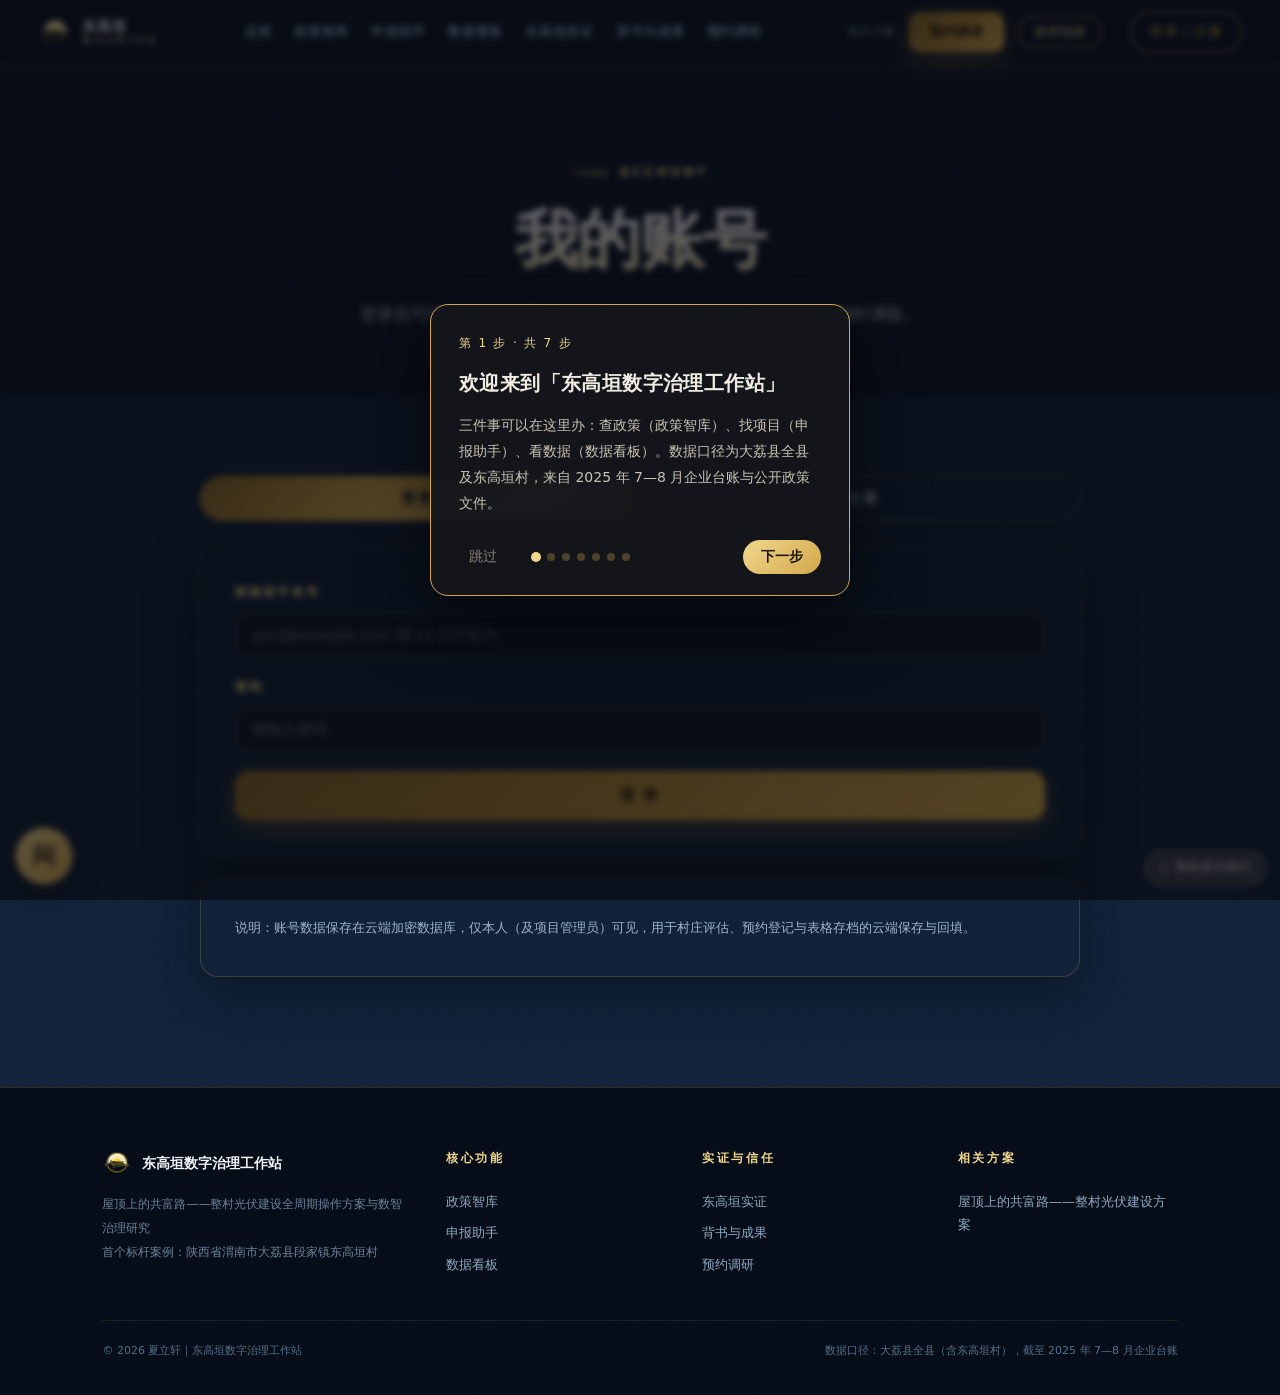
==== commit 10d7ef52: "V1.0 后维护性修订：安全加固、文案与版权头统一、性能清理" ====
--- a/account.html
+++ b/account.html
@@ -3,10 +3,10 @@
 <head>
 <meta charset="UTF-8">
 <meta name="viewport" content="width=device-width, initial-scale=1.0">
-<title>我的账号 · 沐光共富</title>
+<title>我的账号 · 东高垣数字治理工作站</title>
 <meta name="description" content="东高垣数字治理工作站账号中心：登录后可云端保存村庄评估、预约与表格存档，项目管理员可进入数据管理台。">
 <link rel="icon" href="assets/img/logo.png">
-<link rel="stylesheet" href="assets/css/main.css?v=20260912">
+<link rel="stylesheet" href="assets/css/main.css">
 <style>
 .ac-hero{min-height:44vh;display:flex;align-items:center;background:var(--abyss);position:relative;overflow:hidden;padding:150px 0 60px;text-align:center}
 .ac-hero .grid-bg{position:absolute;inset:0;background:linear-gradient(rgba(212,168,75,.05) 1px,transparent 1px),linear-gradient(90deg,rgba(212,168,75,.05) 1px,transparent 1px);background-size:56px 56px;mask-image:radial-gradient(ellipse 80% 70% at 50% 40%,#000 30%,transparent 75%)}
@@ -84,7 +84,7 @@
       <div class="glass ac-panel rv" id="panelReg" style="display:none">
         <div class="f-row"><label>显示名</label><input type="text" id="rgName" placeholder="如：东高垣村两委 · 王建国"></div>
         <div class="f-row"><label>邮箱或手机号</label><input type="text" id="rgEmail" placeholder="you@example.com 或 11 位手机号" autocomplete="username"></div>
-        <div class="f-row"><label>密码（至少 6 位）</label><input type="password" id="rgPwd" placeholder="至少 6 位" autocomplete="new-password"></div>
+        <div class="f-row"><label>密码（至少 8 位）</label><input type="password" id="rgPwd" placeholder="至少 8 位" minlength="8" autocomplete="new-password"></div>
         <div class="f-row"><label>再次输入密码</label><input type="password" id="rgPwd2" placeholder="与上方密码保持一致" autocomplete="new-password"></div>
         <p class="ac-note" style="margin:0 0 20px">支持手机号或邮箱注册。注册即为普通用户，可云端保存测算、评估与表格存档。如需管理员权限，注册登录后可在本页提交申请，由项目组审核开通。</p>
         <label class="agree"><input type="checkbox" id="rgAgree"><span>我已知晓：注册信息仅用于本项目服务，不会用于其他用途。</span></label>
@@ -140,10 +140,10 @@
   </div>
 </section>
 
-<script src="assets/js/config.js?v=20260912"></script>
-<script src="assets/js/api.js?v=20260912"></script>
-<script src="assets/js/auth.js?v=20260912"></script>
-<script src="assets/js/main.js?v=20260912"></script>
+<script src="assets/js/config.js"></script>
+<script src="assets/js/api.js"></script>
+<script src="assets/js/auth.js"></script>
+<script src="assets/js/main.js"></script>
 <script>
 (function () {
   "use strict";
@@ -203,7 +203,7 @@
     if (!name) { showErr($("rgErr"), "请填写显示名。"); return; }
     /* 邮箱或 11 位手机号（1 开头）均可，手机号由 auth.js 映射伪邮箱走认证 */
     if (!/^[^\s@]+@[^\s@]+\.[^\s@]+$/.test(email) && !/^1\d{10}$/.test(email)) { showErr($("rgErr"), "请填写正确的邮箱地址，或 11 位手机号。"); return; }
-    if (p1.length < 6) { showErr($("rgErr"), "密码至少 6 位。"); return; }
+    if (p1.length < 8) { showErr($("rgErr"), "密码至少 8 位。"); return; }
     if (p1 !== p2) { showErr($("rgErr"), "两次输入的密码不一致。"); return; }
     if (!$("rgAgree").checked) { showErr($("rgErr"), "请勾选「信息仅用于项目服务」后再注册。"); return; }
     var btn = $("btnReg"); btn.disabled = true; btn.textContent = "注册中……";
--- a/assets/css/main.css
+++ b/assets/css/main.css
@@ -1,5 +1,7 @@
 /* ============================================================
-   沐光共富 · 东高垣数字治理工作站 v3.2 —— 全局设计系统「深空青」
+   东高垣数字治理工作站软件 V1.0
+   Copyright (c) 2026 夏立轩
+   全局设计系统「深空青」
    纯静态、零外部依赖；字体使用系统回退栈
    ============================================================ */
 :root{
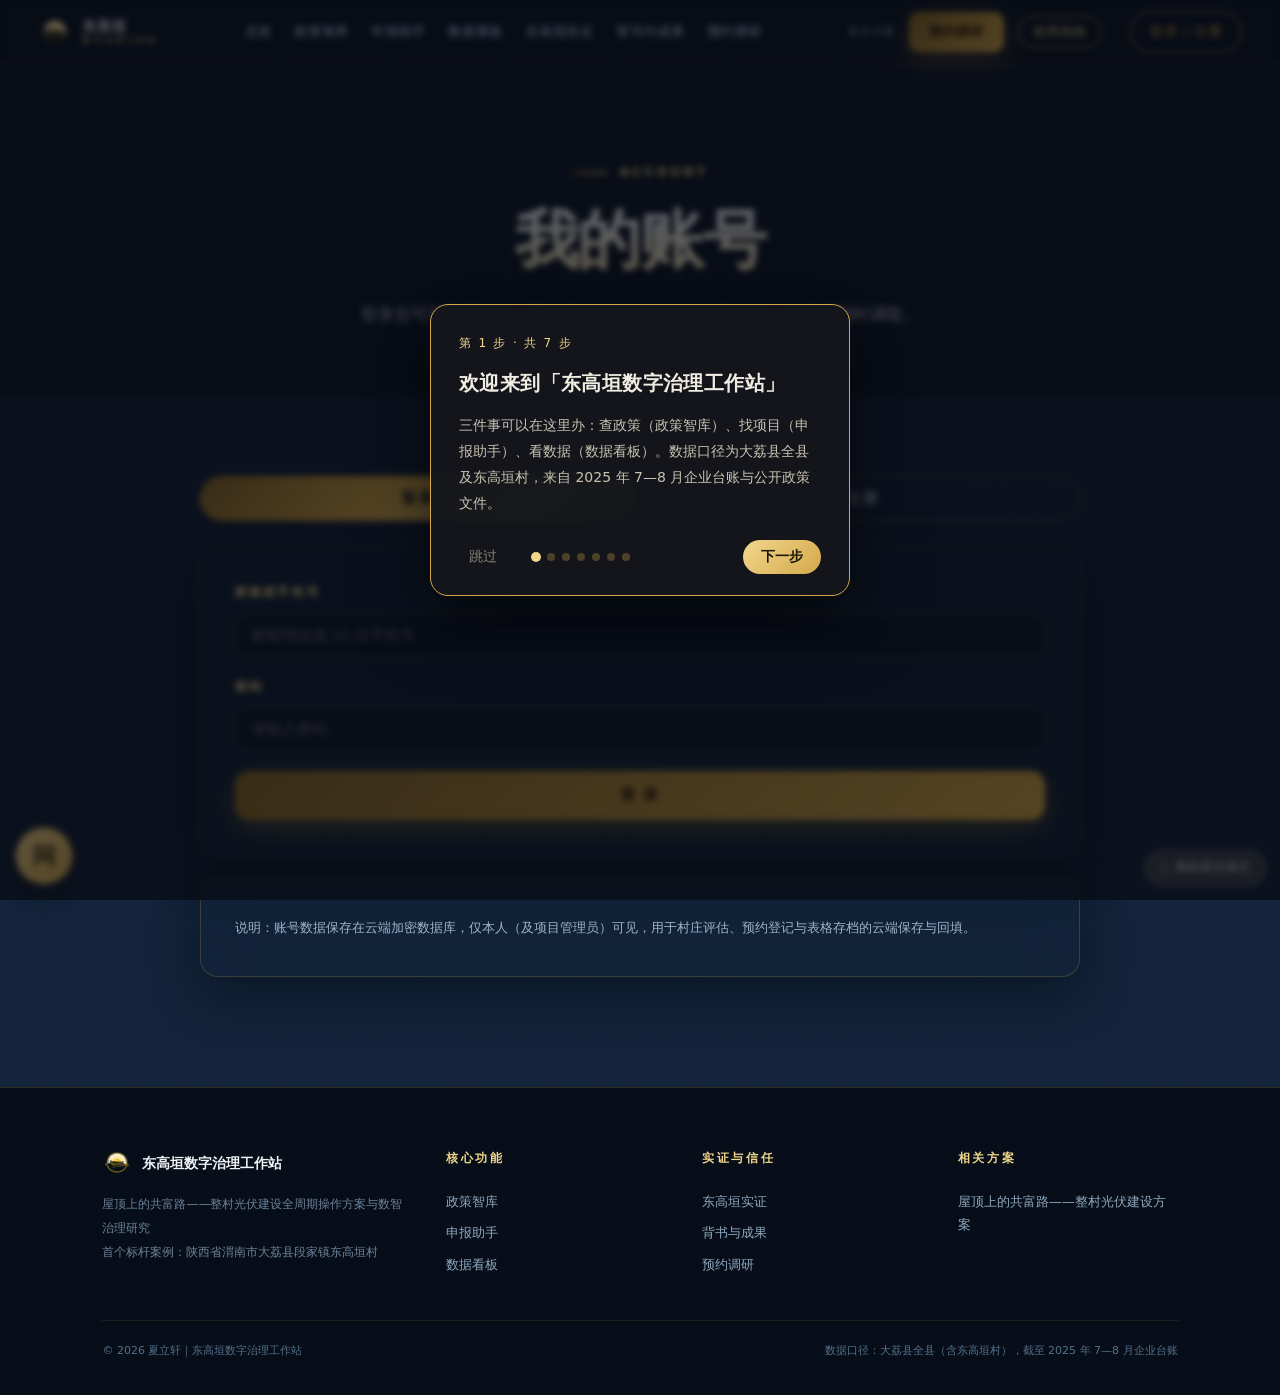
==== commit 659ddee6: "V1.0 后维护性修订：登录占位提示去占位符化" ====
--- a/account.html
+++ b/account.html
@@ -75,7 +75,7 @@
       </div>
 
       <div class="glass ac-panel rv" id="panelLogin">
-        <div class="f-row"><label>邮箱或手机号</label><input type="text" id="liEmail" placeholder="you@example.com 或 11 位手机号" autocomplete="username"></div>
+        <div class="f-row"><label>邮箱或手机号</label><input type="text" id="liEmail" placeholder="邮箱地址或 11 位手机号" autocomplete="username"></div>
         <div class="f-row"><label>密码</label><input type="password" id="liPwd" placeholder="请输入密码" autocomplete="current-password"></div>
         <div class="ac-err" id="liErr"></div>
         <button class="btn btn-gold" id="btnLogin" style="width:100%;justify-content:center">登 录</button>
@@ -83,7 +83,7 @@
 
       <div class="glass ac-panel rv" id="panelReg" style="display:none">
         <div class="f-row"><label>显示名</label><input type="text" id="rgName" placeholder="如：东高垣村两委 · 王建国"></div>
-        <div class="f-row"><label>邮箱或手机号</label><input type="text" id="rgEmail" placeholder="you@example.com 或 11 位手机号" autocomplete="username"></div>
+        <div class="f-row"><label>邮箱或手机号</label><input type="text" id="rgEmail" placeholder="邮箱地址或 11 位手机号" autocomplete="username"></div>
         <div class="f-row"><label>密码（至少 8 位）</label><input type="password" id="rgPwd" placeholder="至少 8 位" minlength="8" autocomplete="new-password"></div>
         <div class="f-row"><label>再次输入密码</label><input type="password" id="rgPwd2" placeholder="与上方密码保持一致" autocomplete="new-password"></div>
         <p class="ac-note" style="margin:0 0 20px">支持手机号或邮箱注册。注册即为普通用户，可云端保存测算、评估与表格存档。如需管理员权限，注册登录后可在本页提交申请，由项目组审核开通。</p>
